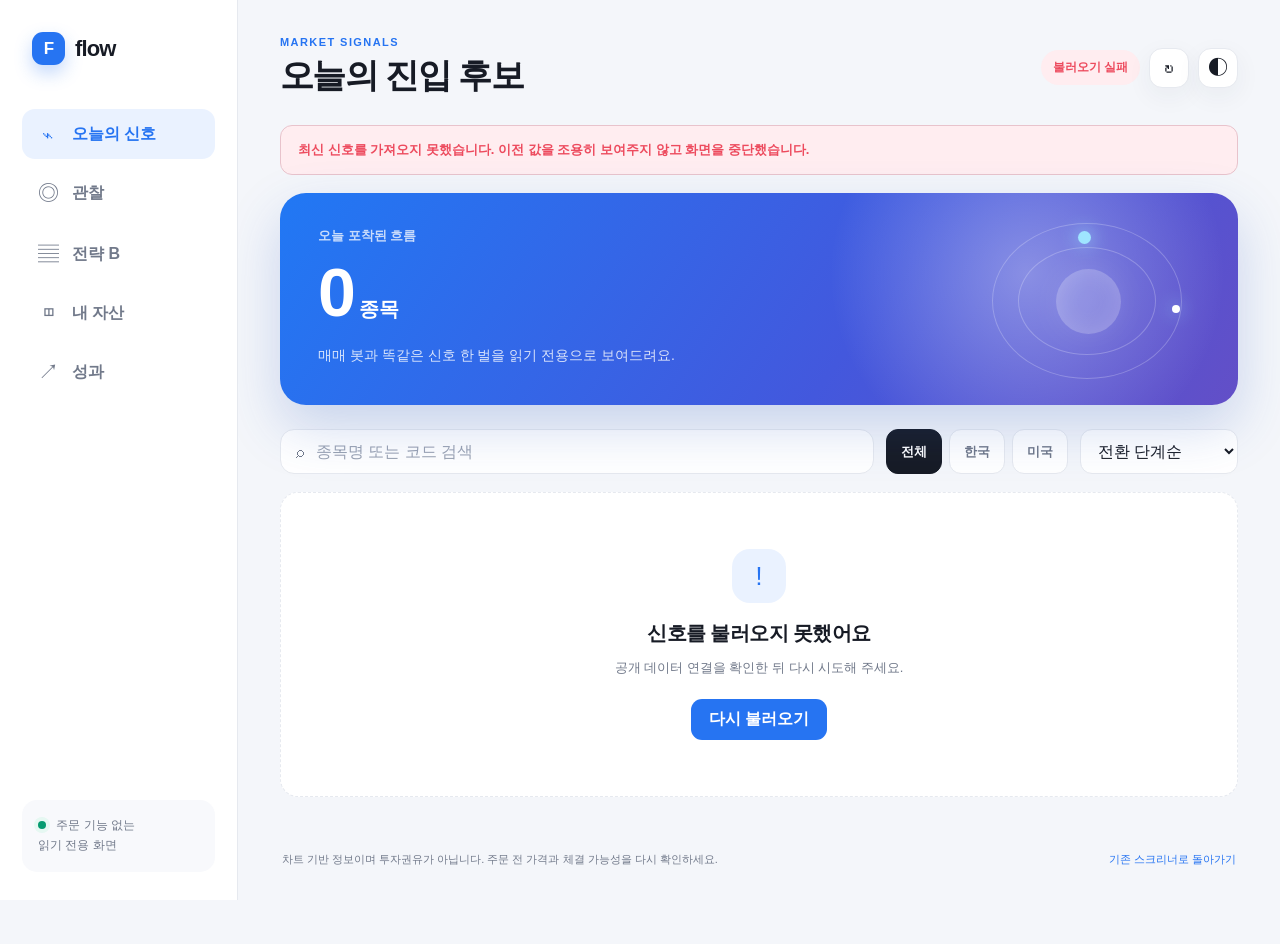
==== scanner/site_app/index.html @ 880b7fd6 "Merge pull request #71 from easyseop/codex/read-only-portfolio-dashboard Add read-only stock and por" ====
<!doctype html>
<html lang="ko">
<head>
  <meta charset="utf-8">
  <meta name="viewport" content="width=device-width, initial-scale=1, viewport-fit=cover">
  <meta name="description" content="한 벌의 매매 신호를 그대로 보여주는 읽기 전용 종목 스크리너">
  <meta name="theme-color" content="#f5f7fb">
  <meta property="og:title" content="Flow — 읽기 전용 종목 스크리너">
  <meta property="og:description" content="진입 후보, 관찰 종목, 전략 B와 모의투자 성과를 한눈에 확인하세요.">
  <meta property="og:image" content="https://easyseop.github.io/Stock-chart-analyze/app/og.png">
  <meta name="twitter:card" content="summary_large_image">
  <meta name="twitter:title" content="Flow — 읽기 전용 종목 스크리너">
  <meta name="twitter:description" content="진입 후보, 관찰 종목, 전략 B와 모의투자 성과를 한눈에 확인하세요.">
  <meta name="twitter:image" content="https://easyseop.github.io/Stock-chart-analyze/app/og.png">
  <title>Flow · 종목 스크리너</title>
  <link rel="stylesheet" href="app.css">
  <script src="app.js" defer></script>
</head>
<body>
  <div class="app-shell">
    <aside class="side-nav" aria-label="주요 메뉴">
      <a class="brand" href="#now" aria-label="Flow 홈">
        <span class="brand-mark">F</span>
        <span>flow</span>
      </a>
      <nav class="nav-stack">
        <button class="nav-item active" data-view="now" type="button">
          <span class="nav-icon">⌁</span><span>오늘의 신호</span>
        </button>
        <button class="nav-item" data-view="watch" type="button">
          <span class="nav-icon">◎</span><span>관찰</span>
        </button>
        <button class="nav-item" data-view="shelf" type="button">
          <span class="nav-icon">▤</span><span>전략 B</span>
        </button>
        <button class="nav-item" data-view="portfolio" type="button">
          <span class="nav-icon">◫</span><span>내 자산</span>
        </button>
        <button class="nav-item" data-view="performance" type="button">
          <span class="nav-icon">↗</span><span>성과</span>
        </button>
      </nav>
      <div class="side-note">
        <span class="readonly-dot"></span>
        주문 기능 없는<br>읽기 전용 화면
      </div>
    </aside>

    <main class="main">
      <header class="topbar">
        <div>
          <p class="eyebrow" id="page-eyebrow">MARKET SIGNALS</p>
          <h1 id="page-title">오늘의 진입 후보</h1>
        </div>
        <div class="top-actions">
          <span class="freshness neutral" id="freshness">데이터 확인 중</span>
          <button class="icon-button" id="refresh-button" type="button" aria-label="데이터 새로고침">↻</button>
          <button class="icon-button" id="theme-button" type="button" aria-label="화면 테마 변경">◐</button>
        </div>
      </header>

      <div class="alert hidden" id="data-alert" role="status"></div>

      <section class="hero" id="hero">
        <div class="hero-copy">
          <span class="hero-kicker" id="hero-kicker">오늘 포착된 흐름</span>
          <div class="hero-number-row">
            <strong id="hero-number">—</strong>
            <span id="hero-unit">종목</span>
          </div>
          <p id="hero-description">스크리너가 발행한 신호를 불러오고 있어요.</p>
        </div>
        <div class="hero-orbit" aria-hidden="true">
          <span class="orbit-ring ring-one"></span>
          <span class="orbit-ring ring-two"></span>
          <span class="orbit-dot dot-one"></span>
          <span class="orbit-dot dot-two"></span>
          <span class="orbit-core"></span>
        </div>
      </section>

      <section class="toolbar" id="signal-toolbar">
        <label class="search">
          <span aria-hidden="true">⌕</span>
          <span class="sr-only">종목 검색</span>
          <input id="search-input" type="search" placeholder="종목명 또는 코드 검색" autocomplete="off">
        </label>
        <div class="filter-row" aria-label="신호 필터">
          <button class="filter-chip active" data-market="all" type="button">전체</button>
          <button class="filter-chip" data-market="KRW" type="button">한국</button>
          <button class="filter-chip" data-market="USD" type="button">미국</button>
        </div>
        <label class="sort-select">
          <span class="sr-only">정렬 방법</span>
          <select id="sort-select">
            <option value="stage">전환 단계순</option>
            <option value="fresh">새 신호 우선</option>
            <option value="range">저점 근접순</option>
            <option value="name">이름순</option>
          </select>
        </label>
      </section>

      <section id="content" aria-live="polite">
        <div class="loading-grid" aria-label="데이터 로딩 중">
          <div class="skeleton"></div>
          <div class="skeleton"></div>
          <div class="skeleton"></div>
        </div>
      </section>

      <footer class="footer">
        <p id="disclaimer">차트 기반 정보이며 투자권유가 아닙니다. 주문 전 가격과 체결 가능성을 다시 확인하세요.</p>
        <a href="../index.html">기존 스크리너로 돌아가기</a>
      </footer>
    </main>
  </div>

  <nav class="bottom-nav" aria-label="모바일 주요 메뉴">
    <button class="bottom-item active" data-view="now" type="button"><span>⌁</span><small>신호</small></button>
    <button class="bottom-item" data-view="watch" type="button"><span>◎</span><small>관찰</small></button>
    <button class="bottom-item" data-view="shelf" type="button"><span>▤</span><small>전략 B</small></button>
    <button class="bottom-item" data-view="portfolio" type="button"><span>◫</span><small>내 자산</small></button>
    <button class="bottom-item" data-view="performance" type="button"><span>↗</span><small>성과</small></button>
  </nav>

  <dialog class="detail-dialog" id="detail-dialog">
    <div class="dialog-head">
      <div>
        <span class="detail-market" id="detail-market"></span>
        <h2 id="detail-title"></h2>
      </div>
      <button class="dialog-close" id="dialog-close" type="button" aria-label="상세 닫기">×</button>
    </div>
    <div id="detail-content"></div>
  </dialog>

  <noscript>
    <div class="noscript">이 사이트는 공개 JSON을 화면에 표시하기 위해 JavaScript가 필요합니다.</div>
  </noscript>
</body>
</html>
---- scanner/site_app/app.css ----
:root {
  color-scheme: light;
  --bg: #f4f6fa;
  --surface: #ffffff;
  --surface-2: #f8f9fc;
  --surface-3: #eef2f8;
  --ink: #171b25;
  --muted: #71798a;
  --muted-2: #9aa2b2;
  --line: #e6e9ef;
  --blue: #2674f2;
  --blue-2: #145dcc;
  --blue-soft: #eaf2ff;
  --mint: #22b999;
  --green: #069b70;
  --green-soft: #e6f8f2;
  --red: #ed4b5e;
  --red-soft: #ffedf0;
  --amber: #d98600;
  --amber-soft: #fff5dd;
  --violet: #7655e8;
  --shadow: 0 16px 46px rgba(32, 48, 78, 0.08);
  --shadow-soft: 0 8px 26px rgba(32, 48, 78, 0.055);
  --radius-lg: 26px;
  --radius-md: 18px;
  --radius-sm: 12px;
}

:root[data-theme="dark"] {
  color-scheme: dark;
  --bg: #0f131b;
  --surface: #181d27;
  --surface-2: #1d2430;
  --surface-3: #252d3b;
  --ink: #f5f7fb;
  --muted: #a0a9ba;
  --muted-2: #747e90;
  --line: #2a3241;
  --blue: #5c98ff;
  --blue-2: #80afff;
  --blue-soft: #192c4a;
  --green: #42d3a9;
  --green-soft: #17362f;
  --red: #ff7181;
  --red-soft: #402229;
  --amber: #f0b245;
  --amber-soft: #3f321d;
  --violet: #a690ff;
  --shadow: 0 20px 54px rgba(0, 0, 0, 0.3);
  --shadow-soft: 0 8px 28px rgba(0, 0, 0, 0.2);
}

* { box-sizing: border-box; }
html { scroll-behavior: smooth; }
body {
  margin: 0;
  min-width: 320px;
  background: var(--bg);
  color: var(--ink);
  font-family: -apple-system, BlinkMacSystemFont, "Segoe UI", "Noto Sans KR", sans-serif;
  -webkit-font-smoothing: antialiased;
}
button, input, select { font: inherit; }
button { color: inherit; }
button:focus-visible, input:focus-visible, select:focus-visible, a:focus-visible {
  outline: 3px solid color-mix(in srgb, var(--blue) 30%, transparent);
  outline-offset: 2px;
}
.sr-only {
  position: absolute;
  width: 1px;
  height: 1px;
  padding: 0;
  margin: -1px;
  overflow: hidden;
  clip: rect(0, 0, 0, 0);
  white-space: nowrap;
  border: 0;
}
.hidden { display: none !important; }

.app-shell {
  display: grid;
  grid-template-columns: 238px minmax(0, 1fr);
  min-height: 100vh;
}
.side-nav {
  position: sticky;
  top: 0;
  height: 100vh;
  padding: 32px 22px 28px;
  background: var(--surface);
  border-right: 1px solid var(--line);
  display: flex;
  flex-direction: column;
  z-index: 10;
}
.brand {
  display: inline-flex;
  align-items: center;
  gap: 10px;
  padding: 0 10px;
  color: var(--ink);
  text-decoration: none;
  font-size: 22px;
  font-weight: 800;
  letter-spacing: -0.04em;
}
.brand-mark {
  display: grid;
  place-items: center;
  width: 33px;
  height: 33px;
  border-radius: 11px;
  background: var(--blue);
  color: #fff;
  font-size: 17px;
  box-shadow: 0 8px 18px color-mix(in srgb, var(--blue) 28%, transparent);
}
.nav-stack {
  display: grid;
  gap: 7px;
  margin-top: 44px;
}
.nav-item {
  display: flex;
  align-items: center;
  gap: 12px;
  width: 100%;
  padding: 13px 14px;
  border: 0;
  border-radius: 13px;
  background: transparent;
  color: var(--muted);
  font-weight: 680;
  text-align: left;
  cursor: pointer;
  transition: background .18s ease, color .18s ease, transform .18s ease;
}
.nav-item:hover { background: var(--surface-2); color: var(--ink); transform: translateX(2px); }
.nav-item.active { background: var(--blue-soft); color: var(--blue); }
.nav-icon {
  display: grid;
  width: 24px;
  place-items: center;
  font-size: 21px;
  font-weight: 500;
}
.side-note {
  margin-top: auto;
  padding: 16px;
  border-radius: 15px;
  background: var(--surface-2);
  color: var(--muted);
  font-size: 12px;
  line-height: 1.65;
}
.readonly-dot {
  display: inline-block;
  width: 8px;
  height: 8px;
  margin-right: 7px;
  border-radius: 50%;
  background: var(--green);
  box-shadow: 0 0 0 4px var(--green-soft);
}

.main {
  width: min(1180px, 100%);
  margin: 0 auto;
  padding: 36px 42px 56px;
}
.topbar {
  display: flex;
  align-items: center;
  justify-content: space-between;
  gap: 20px;
  margin-bottom: 26px;
}
.eyebrow {
  margin: 0 0 5px;
  color: var(--blue);
  font-size: 11px;
  font-weight: 800;
  letter-spacing: .13em;
}
h1 {
  margin: 0;
  font-size: clamp(24px, 3vw, 34px);
  letter-spacing: -0.045em;
}
.top-actions { display: flex; align-items: center; gap: 9px; }
.icon-button {
  width: 40px;
  height: 40px;
  border: 1px solid var(--line);
  border-radius: 13px;
  background: var(--surface);
  font-size: 20px;
  cursor: pointer;
  box-shadow: var(--shadow-soft);
}
.icon-button:hover { border-color: color-mix(in srgb, var(--blue) 45%, var(--line)); }
.icon-button.spinning { animation: spin .65s linear infinite; }
@keyframes spin { to { transform: rotate(360deg); } }
.freshness {
  padding: 9px 12px;
  border-radius: 999px;
  font-size: 12px;
  font-weight: 750;
  white-space: nowrap;
}
.freshness.fresh { background: var(--green-soft); color: var(--green); }
.freshness.stale { background: var(--amber-soft); color: var(--amber); }
.freshness.error { background: var(--red-soft); color: var(--red); }
.freshness.neutral { background: var(--surface-3); color: var(--muted); }

.alert {
  margin-bottom: 18px;
  padding: 14px 17px;
  border: 1px solid color-mix(in srgb, var(--amber) 25%, var(--line));
  border-radius: var(--radius-sm);
  background: var(--amber-soft);
  color: var(--amber);
  font-size: 13px;
  font-weight: 650;
  line-height: 1.55;
}
.alert.error {
  background: var(--red-soft);
  color: var(--red);
  border-color: color-mix(in srgb, var(--red) 24%, var(--line));
}

.hero {
  position: relative;
  min-height: 212px;
  padding: 34px 38px;
  border-radius: var(--radius-lg);
  overflow: hidden;
  background:
    radial-gradient(circle at 78% 38%, rgba(255,255,255,.34), transparent 26%),
    linear-gradient(125deg, #2178f4, #4358dd 61%, #634fc7);
  color: #fff;
  box-shadow: 0 22px 54px rgba(45, 89, 190, .22);
}
.hero-copy { position: relative; z-index: 2; max-width: 570px; }
.hero-kicker {
  display: block;
  margin-bottom: 13px;
  font-size: 13px;
  font-weight: 720;
  color: rgba(255,255,255,.75);
}
.hero-number-row { display: flex; align-items: baseline; gap: 7px; }
.hero-number-row strong {
  font-size: clamp(44px, 7vw, 68px);
  line-height: 1;
  letter-spacing: -.06em;
}
.hero-number-row span { font-size: 20px; font-weight: 720; }
.hero p {
  margin: 18px 0 0;
  color: rgba(255,255,255,.82);
  font-size: 14px;
  line-height: 1.6;
}
.hero-orbit {
  position: absolute;
  right: 36px;
  top: 18px;
  width: 230px;
  height: 180px;
}
.orbit-ring, .orbit-dot, .orbit-core { position: absolute; border-radius: 50%; }
.orbit-ring { border: 1px solid rgba(255,255,255,.23); }
.ring-one { inset: 12px 20px; }
.ring-two { inset: 36px 46px; }
.orbit-core {
  width: 65px;
  height: 65px;
  left: 84px;
  top: 58px;
  background: rgba(255,255,255,.17);
  box-shadow: inset 0 0 24px rgba(255,255,255,.17), 0 0 32px rgba(255,255,255,.1);
}
.orbit-dot { width: 13px; height: 13px; background: #9fe5ff; box-shadow: 0 0 18px #9fe5ff; }
.dot-one { top: 20px; left: 106px; }
.dot-two { right: 22px; top: 94px; width: 8px; height: 8px; background: #fff; }

.toolbar {
  display: grid;
  grid-template-columns: minmax(220px, 1fr) auto auto;
  gap: 12px;
  margin: 24px 0 18px;
}
.search {
  display: flex;
  align-items: center;
  gap: 10px;
  min-height: 45px;
  padding: 0 15px;
  border: 1px solid var(--line);
  border-radius: 14px;
  background: var(--surface);
  color: var(--muted);
}
.search input {
  width: 100%;
  border: 0;
  outline: 0;
  background: transparent;
  color: var(--ink);
}
.search input::placeholder { color: var(--muted-2); }
.filter-row { display: flex; gap: 7px; }
.filter-chip {
  border: 1px solid var(--line);
  border-radius: 12px;
  background: var(--surface);
  color: var(--muted);
  padding: 0 14px;
  cursor: pointer;
  font-size: 13px;
  font-weight: 680;
}
.filter-chip.active { background: var(--ink); border-color: var(--ink); color: var(--surface); }
.sort-select select {
  height: 45px;
  padding: 0 34px 0 13px;
  border: 1px solid var(--line);
  border-radius: 12px;
  background: var(--surface);
  color: var(--ink);
}

.signal-grid, .portfolio-grid {
  display: grid;
  grid-template-columns: repeat(2, minmax(0, 1fr));
  gap: 14px;
}
.signal-card, .portfolio-card {
  position: relative;
  display: block;
  width: 100%;
  padding: 22px;
  border: 1px solid var(--line);
  border-radius: var(--radius-md);
  background: var(--surface);
  color: var(--ink);
  text-align: left;
  cursor: pointer;
  box-shadow: var(--shadow-soft);
  transition: transform .18s ease, box-shadow .18s ease, border-color .18s ease;
}
.signal-card:hover, .portfolio-card:hover {
  transform: translateY(-2px);
  border-color: color-mix(in srgb, var(--blue) 28%, var(--line));
  box-shadow: var(--shadow);
}
.card-head { display: flex; justify-content: space-between; gap: 12px; align-items: flex-start; }
.ticker { color: var(--muted); font-size: 12px; font-weight: 750; letter-spacing: .04em; }
.stock-name {
  display: block;
  margin-top: 5px;
  font-size: 18px;
  font-weight: 780;
  letter-spacing: -.025em;
}
.badge-row { display: flex; flex-wrap: wrap; justify-content: flex-end; gap: 5px; }
.badge {
  display: inline-flex;
  align-items: center;
  min-height: 25px;
  padding: 4px 8px;
  border-radius: 8px;
  background: var(--surface-3);
  color: var(--muted);
  font-size: 10px;
  font-weight: 780;
}
.badge.new { background: var(--red-soft); color: var(--red); }
.badge.tactic { background: var(--blue-soft); color: var(--blue); }
.badge.shelf { background: #f1edff; color: var(--violet); }
:root[data-theme="dark"] .badge.shelf { background: #2c2745; }
.price {
  display: block;
  margin-top: 21px;
  font-size: 25px;
  font-weight: 800;
  letter-spacing: -.035em;
}
.metric-row {
  display: grid;
  grid-template-columns: repeat(3, 1fr);
  gap: 8px;
  margin-top: 18px;
}
.metric {
  padding: 10px;
  border-radius: 11px;
  background: var(--surface-2);
}
.metric small { display: block; color: var(--muted); font-size: 10px; margin-bottom: 5px; }
.metric b { font-size: 12px; }
.metric.stop b { color: var(--red); }
.metric.target b { color: var(--green); }
.stage-line { display: flex; align-items: center; gap: 7px; margin-top: 17px; }
.stage-line small { min-width: 45px; color: var(--muted); font-size: 10px; }
.stage-track { display: flex; flex: 1; gap: 4px; }
.stage-track i { height: 5px; flex: 1; border-radius: 5px; background: var(--surface-3); }
.stage-track i.on { background: var(--blue); }

.empty-state, .error-state, .local-gate {
  padding: 56px 24px;
  border: 1px dashed var(--line);
  border-radius: var(--radius-md);
  background: var(--surface);
  text-align: center;
}
.state-icon {
  display: grid;
  place-items: center;
  width: 54px;
  height: 54px;
  margin: 0 auto 17px;
  border-radius: 18px;
  background: var(--blue-soft);
  color: var(--blue);
  font-size: 25px;
}
.empty-state h2, .error-state h2, .local-gate h2 { margin: 0; font-size: 20px; letter-spacing: -.03em; }
.empty-state p, .error-state p, .local-gate p {
  max-width: 520px;
  margin: 10px auto 0;
  color: var(--muted);
  font-size: 13px;
  line-height: 1.65;
}
.retry-button {
  margin-top: 20px;
  padding: 10px 18px;
  border: 0;
  border-radius: 11px;
  background: var(--blue);
  color: #fff;
  font-weight: 750;
  cursor: pointer;
}

.portfolio-summary {
  display: grid;
  grid-template-columns: repeat(2, minmax(0, 1fr));
  gap: 12px;
  margin-bottom: 18px;
}
.summary-card {
  padding: 21px;
  border: 1px solid var(--line);
  border-radius: var(--radius-md);
  background: var(--surface);
}
.summary-card small { color: var(--muted); }
.summary-card strong { display: block; margin-top: 7px; font-size: 25px; letter-spacing: -.035em; }
.summary-card .gain { margin-top: 7px; color: var(--green); font-size: 13px; font-weight: 720; }
.summary-card .loss { margin-top: 7px; color: var(--red); font-size: 13px; font-weight: 720; }
.portfolio-value { margin-top: 22px; display: flex; justify-content: space-between; align-items: flex-end; }
.portfolio-value strong { font-size: 23px; letter-spacing: -.03em; }
.portfolio-value span { font-size: 13px; font-weight: 730; }
.gain { color: var(--green); }
.loss { color: var(--red); }
.portfolio-meta { margin-top: 7px; color: var(--muted); font-size: 11px; }
.private-banner {
  display: flex;
  align-items: center;
  gap: 9px;
  margin-bottom: 16px;
  padding: 11px 14px;
  border-radius: 12px;
  background: var(--green-soft);
  color: var(--green);
  font-size: 12px;
  font-weight: 680;
}

.performance-grid {
  display: grid;
  grid-template-columns: repeat(3, minmax(0, 1fr));
  gap: 13px;
}
.performance-card {
  padding: 22px;
  border: 1px solid var(--line);
  border-radius: var(--radius-md);
  background: var(--surface);
  box-shadow: var(--shadow-soft);
}
.performance-card small { color: var(--muted); }
.performance-card strong {
  display: block;
  margin-top: 10px;
  font-size: 27px;
  letter-spacing: -.045em;
}
.performance-card p { margin: 9px 0 0; color: var(--muted); font-size: 11px; line-height: 1.5; }
.performance-wide { grid-column: span 3; }
.rule-list { display: grid; gap: 9px; margin-top: 16px; }
.rule-row {
  display: flex;
  justify-content: space-between;
  padding: 11px 0;
  border-bottom: 1px solid var(--line);
  font-size: 13px;
}
.rule-row:last-child { border-bottom: 0; }

.detail-dialog {
  width: min(700px, calc(100% - 28px));
  max-height: min(850px, calc(100dvh - 28px));
  padding: 0;
  border: 1px solid var(--line);
  border-radius: 24px;
  background: var(--surface);
  color: var(--ink);
  box-shadow: 0 28px 90px rgba(10, 20, 38, .3);
  overflow: auto;
}
.detail-dialog::backdrop { background: rgba(16, 22, 35, .56); backdrop-filter: blur(5px); }
.dialog-head {
  position: sticky;
  top: 0;
  z-index: 3;
  display: flex;
  align-items: flex-start;
  justify-content: space-between;
  padding: 24px 25px 18px;
  background: color-mix(in srgb, var(--surface) 92%, transparent);
  backdrop-filter: blur(14px);
  border-bottom: 1px solid var(--line);
}
.detail-market { color: var(--muted); font-size: 11px; font-weight: 750; }
.dialog-head h2 { margin: 4px 0 0; font-size: 23px; letter-spacing: -.035em; }
.dialog-close {
  width: 36px;
  height: 36px;
  border: 0;
  border-radius: 50%;
  background: var(--surface-3);
  cursor: pointer;
  font-size: 25px;
  line-height: 1;
}
#detail-content { padding: 24px 25px 30px; }
.detail-price { font-size: 34px; font-weight: 820; letter-spacing: -.045em; }
.detail-grid { display: grid; grid-template-columns: repeat(3, 1fr); gap: 9px; margin-top: 22px; }
.detail-box { padding: 14px; border-radius: 13px; background: var(--surface-2); }
.detail-box small { display: block; color: var(--muted); font-size: 10px; }
.detail-box strong { display: block; margin-top: 6px; font-size: 14px; }
.tactic-box {
  margin-top: 18px;
  padding: 17px;
  border-radius: 15px;
  background: var(--blue-soft);
}
.tactic-box strong { color: var(--blue); }
.tactic-box p { margin: 8px 0 0; color: var(--muted); font-size: 13px; line-height: 1.6; }
.range-box { margin-top: 20px; }
.range-labels { display: flex; justify-content: space-between; color: var(--muted); font-size: 10px; }
.range-track { position: relative; height: 8px; margin-top: 10px; border-radius: 8px; background: var(--surface-3); }
.range-fill { height: 100%; border-radius: inherit; background: linear-gradient(90deg, var(--blue), var(--violet)); }
.range-dot { position: absolute; top: 50%; width: 14px; height: 14px; border: 3px solid var(--surface); border-radius: 50%; background: var(--blue); transform: translate(-50%, -50%); box-shadow: 0 2px 7px rgba(0,0,0,.2); }
.shelf-box { margin-top: 18px; padding: 17px; border: 1px solid var(--line); border-radius: 15px; }
.shelf-box h3 { margin: 0 0 12px; font-size: 15px; }
.shelf-values { display: grid; grid-template-columns: repeat(4, 1fr); gap: 8px; }
.shelf-values div { padding: 9px; border-radius: 10px; background: var(--surface-2); }
.shelf-values small { display: block; color: var(--muted); font-size: 9px; }
.shelf-values b { display: block; margin-top: 4px; font-size: 11px; }
.chart-wrap {
  position: relative;
  margin-top: 20px;
  padding: 14px 12px 8px;
  border: 1px solid var(--line);
  border-radius: 16px;
  background: var(--surface-2);
}
.chart-head { display: flex; justify-content: space-between; align-items: center; margin: 0 3px 9px; }
.chart-head strong { font-size: 13px; }
.chart-head span { color: var(--muted); font-size: 10px; }
#price-chart { display: block; width: 100%; height: 260px; }
.chart-loading { display: grid; height: 260px; place-items: center; color: var(--muted); font-size: 12px; }

.loading-grid { display: grid; grid-template-columns: repeat(2, 1fr); gap: 14px; }
.skeleton {
  height: 245px;
  border-radius: var(--radius-md);
  background: linear-gradient(100deg, var(--surface-3) 25%, var(--surface) 42%, var(--surface-3) 60%);
  background-size: 300% 100%;
  animation: shimmer 1.4s infinite;
}
@keyframes shimmer { to { background-position-x: -150%; } }

.footer {
  display: flex;
  justify-content: space-between;
  gap: 24px;
  margin-top: 34px;
  padding: 20px 2px;
  color: var(--muted);
  font-size: 11px;
  line-height: 1.6;
}
.footer p { margin: 0; max-width: 720px; }
.footer a { color: var(--blue); text-decoration: none; white-space: nowrap; }
.bottom-nav { display: none; }
.noscript {
  position: fixed;
  inset: 20px;
  z-index: 99;
  padding: 20px;
  border-radius: 16px;
  background: var(--red-soft);
  color: var(--red);
}

@media (max-width: 900px) {
  .app-shell { grid-template-columns: 1fr; }
  .side-nav { display: none; }
  .main { padding: 26px 22px 98px; }
  .bottom-nav {
    position: fixed;
    z-index: 20;
    left: 12px;
    right: 12px;
    bottom: max(10px, env(safe-area-inset-bottom));
    display: grid;
    grid-template-columns: repeat(5, 1fr);
    padding: 8px 6px;
    border: 1px solid var(--line);
    border-radius: 19px;
    background: color-mix(in srgb, var(--surface) 92%, transparent);
    backdrop-filter: blur(18px);
    box-shadow: 0 18px 50px rgba(20, 33, 55, .2);
  }
  .bottom-item {
    display: grid;
    justify-items: center;
    gap: 2px;
    border: 0;
    background: transparent;
    color: var(--muted);
    cursor: pointer;
  }
  .bottom-item span { font-size: 19px; }
  .bottom-item small { font-size: 9px; font-weight: 700; }
  .bottom-item.active { color: var(--blue); }
}

@media (max-width: 700px) {
  .main { padding: 22px 15px 92px; }
  .topbar { align-items: flex-start; margin-bottom: 19px; }
  .top-actions { gap: 6px; }
  .freshness { position: absolute; top: 65px; right: 15px; padding: 7px 10px; }
  .icon-button { width: 37px; height: 37px; }
  .hero { min-height: 186px; padding: 28px 24px; border-radius: 22px; }
  .hero-orbit { right: -52px; opacity: .78; }
  .hero p { max-width: 74%; font-size: 12px; }
  .toolbar { grid-template-columns: 1fr auto; }
  .search { grid-column: span 2; }
  .filter-row { overflow-x: auto; }
  .filter-chip { min-height: 40px; }
  .sort-select select { height: 40px; max-width: 130px; }
  .signal-grid, .portfolio-grid, .loading-grid { grid-template-columns: 1fr; }
  .signal-card, .portfolio-card { padding: 19px; }
  .performance-grid { grid-template-columns: 1fr 1fr; }
  .performance-wide { grid-column: span 2; }
  .detail-grid { grid-template-columns: repeat(3, minmax(0, 1fr)); }
  .detail-box { padding: 11px 8px; }
  .detail-box strong { font-size: 12px; }
  .shelf-values { grid-template-columns: 1fr 1fr; }
  .footer { display: block; }
  .footer a { display: inline-block; margin-top: 12px; }
}

@media (max-width: 430px) {
  .performance-grid, .portfolio-summary { grid-template-columns: 1fr; }
  .performance-wide { grid-column: span 1; }
  .badge-row .badge:not(.new):not(.tactic) { display: none; }
  .metric-row { gap: 5px; }
  .metric { padding: 9px 7px; }
  #detail-content { padding: 20px 18px 26px; }
  .dialog-head { padding: 20px 18px 15px; }
}

@media (prefers-reduced-motion: reduce) {
  *, *::before, *::after { scroll-behavior: auto !important; animation-duration: .01ms !important; transition-duration: .01ms !important; }
}
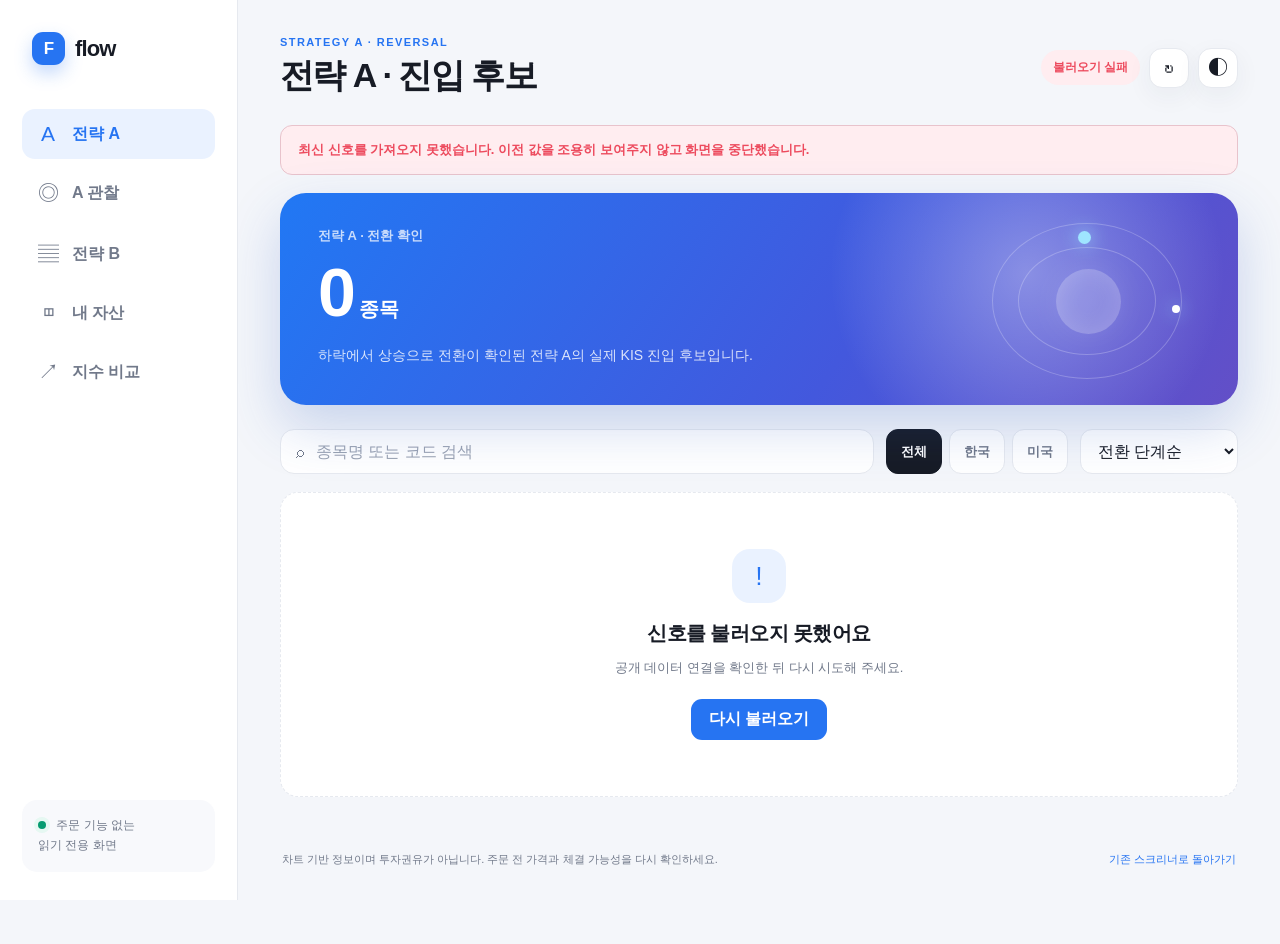
==== commit f16293b6: "KIS 준실시간 차트와 지수 비교 추가" ====
--- a/scanner/site_app/index.html
+++ b/scanner/site_app/index.html
@@ -3,15 +3,15 @@
 <head>
   <meta charset="utf-8">
   <meta name="viewport" content="width=device-width, initial-scale=1, viewport-fit=cover">
-  <meta name="description" content="한 벌의 매매 신호를 그대로 보여주는 읽기 전용 종목 스크리너">
+  <meta name="description" content="전략 A/B 신호와 KIS 보유종목·성과 차트를 보여주는 읽기 전용 대시보드">
   <meta name="theme-color" content="#f5f7fb">
   <meta property="og:title" content="Flow — 읽기 전용 종목 스크리너">
-  <meta property="og:description" content="진입 후보, 관찰 종목, 전략 B와 모의투자 성과를 한눈에 확인하세요.">
-  <meta property="og:image" content="https://easyseop.github.io/Stock-chart-analyze/app/og.png">
+  <meta property="og:description" content="전략 A/B 진입 후보와 시장 대비 성과를 한눈에 확인하세요.">
+  <meta property="og:image" content="https://easyseop.github.io/Stock-chart-analyze/app/og-v2.png">
   <meta name="twitter:card" content="summary_large_image">
   <meta name="twitter:title" content="Flow — 읽기 전용 종목 스크리너">
-  <meta name="twitter:description" content="진입 후보, 관찰 종목, 전략 B와 모의투자 성과를 한눈에 확인하세요.">
-  <meta name="twitter:image" content="https://easyseop.github.io/Stock-chart-analyze/app/og.png">
+  <meta name="twitter:description" content="전략 A/B 진입 후보와 시장 대비 성과를 한눈에 확인하세요.">
+  <meta name="twitter:image" content="https://easyseop.github.io/Stock-chart-analyze/app/og-v2.png">
   <title>Flow · 종목 스크리너</title>
   <link rel="stylesheet" href="app.css">
   <script src="app.js" defer></script>
@@ -25,10 +25,10 @@
       </a>
       <nav class="nav-stack">
         <button class="nav-item active" data-view="now" type="button">
-          <span class="nav-icon">⌁</span><span>오늘의 신호</span>
+          <span class="nav-icon">A</span><span>전략 A</span>
         </button>
         <button class="nav-item" data-view="watch" type="button">
-          <span class="nav-icon">◎</span><span>관찰</span>
+          <span class="nav-icon">◎</span><span>A 관찰</span>
         </button>
         <button class="nav-item" data-view="shelf" type="button">
           <span class="nav-icon">▤</span><span>전략 B</span>
@@ -37,7 +37,7 @@
           <span class="nav-icon">◫</span><span>내 자산</span>
         </button>
         <button class="nav-item" data-view="performance" type="button">
-          <span class="nav-icon">↗</span><span>성과</span>
+          <span class="nav-icon">↗</span><span>지수 비교</span>
         </button>
       </nav>
       <div class="side-note">
@@ -117,11 +117,11 @@
   </div>
 
   <nav class="bottom-nav" aria-label="모바일 주요 메뉴">
-    <button class="bottom-item active" data-view="now" type="button"><span>⌁</span><small>신호</small></button>
-    <button class="bottom-item" data-view="watch" type="button"><span>◎</span><small>관찰</small></button>
+    <button class="bottom-item active" data-view="now" type="button"><span>A</span><small>전략 A</small></button>
+    <button class="bottom-item" data-view="watch" type="button"><span>◎</span><small>A 관찰</small></button>
     <button class="bottom-item" data-view="shelf" type="button"><span>▤</span><small>전략 B</small></button>
     <button class="bottom-item" data-view="portfolio" type="button"><span>◫</span><small>내 자산</small></button>
-    <button class="bottom-item" data-view="performance" type="button"><span>↗</span><small>성과</small></button>
+    <button class="bottom-item" data-view="performance" type="button"><span>↗</span><small>지수</small></button>
   </nav>
 
   <dialog class="detail-dialog" id="detail-dialog">
--- a/scanner/site_app/app.css
+++ b/scanner/site_app/app.css
@@ -381,6 +381,7 @@
 }
 .badge.new { background: var(--red-soft); color: var(--red); }
 .badge.tactic { background: var(--blue-soft); color: var(--blue); }
+.badge.strategy-a { background: var(--blue-soft); color: var(--blue); }
 .badge.shelf { background: #f1edff; color: var(--violet); }
 :root[data-theme="dark"] .badge.shelf { background: #2c2745; }
 .price {
@@ -551,6 +552,7 @@
   line-height: 1;
 }
 #detail-content { padding: 24px 25px 30px; }
+.detail-price-row { display: flex; align-items: center; justify-content: space-between; gap: 12px; }
 .detail-price { font-size: 34px; font-weight: 820; letter-spacing: -.045em; }
 .detail-grid { display: grid; grid-template-columns: repeat(3, 1fr); gap: 9px; margin-top: 22px; }
 .detail-box { padding: 14px; border-radius: 13px; background: var(--surface-2); }
@@ -583,11 +585,71 @@
   border-radius: 16px;
   background: var(--surface-2);
 }
-.chart-head { display: flex; justify-content: space-between; align-items: center; margin: 0 3px 9px; }
+.chart-head { display: flex; justify-content: space-between; align-items: flex-start; gap: 12px; margin: 0 3px 12px; }
+.chart-head > div:first-child { display: grid; gap: 3px; }
 .chart-head strong { font-size: 13px; }
 .chart-head span { color: var(--muted); font-size: 10px; }
-#price-chart { display: block; width: 100%; height: 260px; }
-.chart-loading { display: grid; height: 260px; place-items: center; color: var(--muted); font-size: 12px; }
+.chart-mode-row, .chart-range-row { display: flex; flex-wrap: wrap; gap: 6px; }
+.chart-range-row { margin-bottom: 10px; }
+.chart-chip {
+  min-height: 32px;
+  padding: 6px 10px;
+  border: 1px solid var(--line);
+  border-radius: 10px;
+  background: var(--surface);
+  color: var(--muted);
+  font-size: 10px;
+  font-weight: 740;
+  cursor: pointer;
+}
+.chart-chip.active { border-color: var(--blue); background: var(--blue-soft); color: var(--blue); }
+#price-chart, #performance-chart { display: block; width: 100%; height: 320px; }
+#performance-chart { height: 340px; }
+.chart-loading { display: grid; height: 320px; place-items: center; color: var(--muted); font-size: 12px; }
+.chart-legend {
+  display: flex;
+  flex-wrap: wrap;
+  gap: 8px 13px;
+  margin: 10px 3px 2px;
+  color: var(--muted);
+  font-size: 10px;
+}
+.chart-legend span { display: inline-flex; align-items: center; gap: 5px; }
+.chart-legend i { width: 14px; height: 3px; border-radius: 3px; background: var(--muted); }
+.chart-legend .legend-blue { background: var(--blue); }
+.chart-legend .legend-green { background: var(--green); }
+.chart-legend .legend-red { background: var(--red); }
+.chart-legend .legend-amber { background: var(--amber); }
+.chart-legend .legend-violet { background: var(--violet); }
+.chart-legend .legend-muted { background: var(--muted); }
+
+.performance-controls {
+  display: flex;
+  justify-content: space-between;
+  align-items: flex-start;
+  gap: 12px;
+  margin-bottom: 15px;
+}
+.performance-controls .chart-range-row { margin-bottom: 0; }
+.performance-kis-grid { grid-template-columns: repeat(4, minmax(0, 1fr)); }
+.performance-chart-card {
+  margin-top: 14px;
+  padding: 20px;
+  border: 1px solid var(--line);
+  border-radius: var(--radius-md);
+  background: var(--surface);
+  box-shadow: var(--shadow-soft);
+}
+.live-pill {
+  display: inline-flex;
+  padding: 6px 9px;
+  border-radius: 999px;
+  background: var(--green-soft);
+  color: var(--green) !important;
+  font-weight: 740;
+  white-space: nowrap;
+}
+.chart-note { margin: 12px 3px 0; color: var(--muted); font-size: 10px; line-height: 1.55; }
 
 .loading-grid { display: grid; grid-template-columns: repeat(2, 1fr); gap: 14px; }
 .skeleton {
@@ -672,7 +734,9 @@
   .signal-grid, .portfolio-grid, .loading-grid { grid-template-columns: 1fr; }
   .signal-card, .portfolio-card { padding: 19px; }
   .performance-grid { grid-template-columns: 1fr 1fr; }
+  .performance-kis-grid { grid-template-columns: 1fr 1fr; }
   .performance-wide { grid-column: span 2; }
+  .performance-controls { display: grid; }
   .detail-grid { grid-template-columns: repeat(3, minmax(0, 1fr)); }
   .detail-box { padding: 11px 8px; }
   .detail-box strong { font-size: 12px; }
@@ -683,12 +747,16 @@
 
 @media (max-width: 430px) {
   .performance-grid, .portfolio-summary { grid-template-columns: 1fr; }
+  .performance-kis-grid { grid-template-columns: 1fr; }
   .performance-wide { grid-column: span 1; }
-  .badge-row .badge:not(.new):not(.tactic) { display: none; }
+  .badge-row .badge.tactic { display: none; }
   .metric-row { gap: 5px; }
   .metric { padding: 9px 7px; }
   #detail-content { padding: 20px 18px 26px; }
   .dialog-head { padding: 20px 18px 15px; }
+  .chart-head { display: grid; }
+  .performance-chart-card { padding: 15px 10px; }
+  #price-chart, #performance-chart { height: 300px; }
 }
 
 @media (prefers-reduced-motion: reduce) {
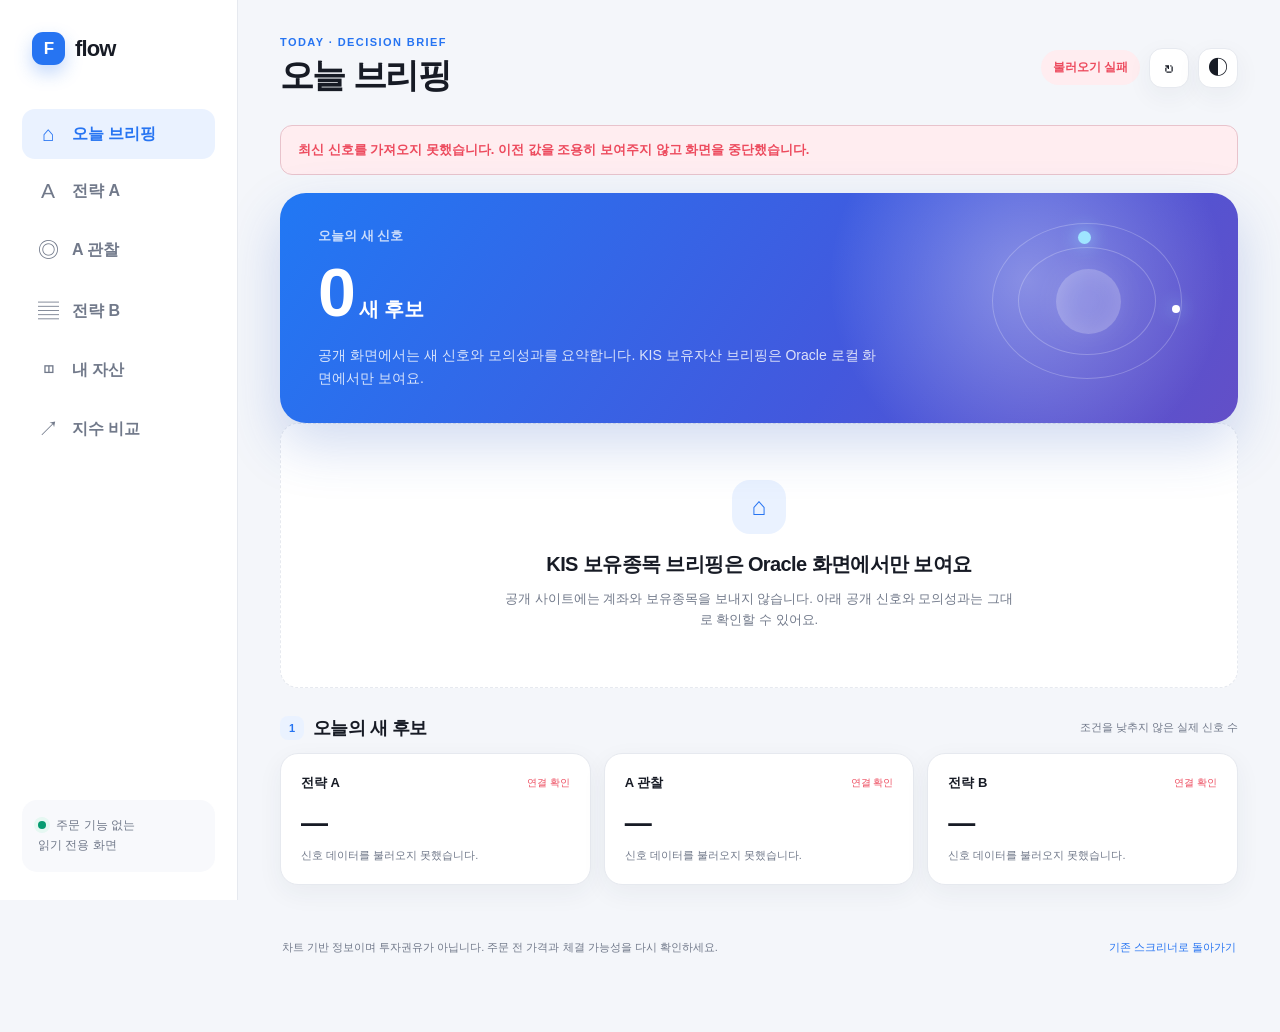
==== commit aa052182: "웹 브리핑과 안전 검토 보강" ====
--- a/scanner/site_app/index.html
+++ b/scanner/site_app/index.html
@@ -14,17 +14,21 @@
   <meta name="twitter:image" content="https://easyseop.github.io/Stock-chart-analyze/app/og-v2.png">
   <title>Flow · 종목 스크리너</title>
   <link rel="stylesheet" href="app.css">
+  <script src="portfolio_math.js" defer></script>
   <script src="app.js" defer></script>
 </head>
 <body>
   <div class="app-shell">
     <aside class="side-nav" aria-label="주요 메뉴">
-      <a class="brand" href="#now" aria-label="Flow 홈">
+      <a class="brand" href="#briefing" aria-label="Flow 홈">
         <span class="brand-mark">F</span>
         <span>flow</span>
       </a>
       <nav class="nav-stack">
-        <button class="nav-item active" data-view="now" type="button">
+        <button class="nav-item active" data-view="briefing" type="button">
+          <span class="nav-icon">⌂</span><span>오늘 브리핑</span>
+        </button>
+        <button class="nav-item" data-view="now" type="button">
           <span class="nav-icon">A</span><span>전략 A</span>
         </button>
         <button class="nav-item" data-view="watch" type="button">
@@ -49,8 +53,8 @@
     <main class="main">
       <header class="topbar">
         <div>
-          <p class="eyebrow" id="page-eyebrow">MARKET SIGNALS</p>
-          <h1 id="page-title">오늘의 진입 후보</h1>
+          <p class="eyebrow" id="page-eyebrow">TODAY · DECISION BRIEF</p>
+          <h1 id="page-title">오늘 브리핑</h1>
         </div>
         <div class="top-actions">
           <span class="freshness neutral" id="freshness">데이터 확인 중</span>
@@ -117,7 +121,8 @@
   </div>
 
   <nav class="bottom-nav" aria-label="모바일 주요 메뉴">
-    <button class="bottom-item active" data-view="now" type="button"><span>A</span><small>전략 A</small></button>
+    <button class="bottom-item active" data-view="briefing" type="button"><span>⌂</span><small>오늘</small></button>
+    <button class="bottom-item" data-view="now" type="button"><span>A</span><small>전략 A</small></button>
     <button class="bottom-item" data-view="watch" type="button"><span>◎</span><small>A 관찰</small></button>
     <button class="bottom-item" data-view="shelf" type="button"><span>▤</span><small>전략 B</small></button>
     <button class="bottom-item" data-view="portfolio" type="button"><span>◫</span><small>내 자산</small></button>
--- a/scanner/site_app/app.css
+++ b/scanner/site_app/app.css
@@ -471,6 +471,66 @@
 .gain { color: var(--green); }
 .loss { color: var(--red); }
 .portfolio-meta { margin-top: 7px; color: var(--muted); font-size: 11px; }
+.plan-distance {
+  display: flex;
+  justify-content: space-between;
+  gap: 10px;
+  margin-top: 16px;
+  color: var(--muted);
+  font-size: 10px;
+  font-weight: 700;
+}
+.plan-missing {
+  display: inline-flex;
+  margin-top: 15px;
+  padding: 6px 8px;
+  border-radius: 8px;
+  background: var(--red-soft);
+  color: var(--red);
+  font-size: 10px;
+  font-weight: 780;
+}
+.plan-track {
+  display: block;
+  margin-top: 8px;
+}
+.plan-track progress {
+  display: block;
+  width: 100%;
+  height: 6px;
+  overflow: hidden;
+  border: 0;
+  border-radius: 8px;
+  appearance: none;
+  background: var(--surface-3);
+}
+.plan-track progress::-webkit-progress-bar { background: var(--surface-3); border-radius: 8px; }
+.plan-track progress::-webkit-progress-value {
+  border-radius: 8px;
+  background: linear-gradient(90deg, var(--red), var(--blue), var(--green));
+}
+.plan-track progress::-moz-progress-bar {
+  display: block;
+  border-radius: 8px;
+  background: linear-gradient(90deg, var(--red), var(--blue), var(--green));
+}
+.position-plan-box {
+  margin-top: 18px;
+  padding: 15px;
+  border: 1px solid var(--line);
+  border-radius: 14px;
+  background: var(--surface-2);
+}
+.position-plan-box.danger {
+  border-color: color-mix(in srgb, var(--red) 34%, var(--line));
+  background: var(--red-soft);
+}
+.position-plan-box > div small {
+  display: block;
+  color: var(--muted);
+  font-size: 10px;
+}
+.position-plan-box > div strong { display: block; margin-top: 5px; font-size: 13px; }
 .private-banner {
   display: flex;
   align-items: center;
@@ -483,6 +543,140 @@
   font-size: 12px;
   font-weight: 680;
 }
+
+.brief-section + .brief-section { margin-top: 30px; }
+.section-head {
+  display: flex;
+  align-items: center;
+  justify-content: space-between;
+  gap: 16px;
+  margin-bottom: 13px;
+}
+.section-head > div { display: flex; align-items: center; gap: 9px; }
+.section-head > div > span {
+  display: grid;
+  place-items: center;
+  width: 24px;
+  height: 24px;
+  border-radius: 8px;
+  background: var(--blue-soft);
+  color: var(--blue);
+  font-size: 11px;
+  font-weight: 800;
+}
+.section-head h2 { margin: 0; font-size: 18px; letter-spacing: -.03em; }
+.section-head p { margin: 0; color: var(--muted); font-size: 11px; }
+.section-head button {
+  border: 0;
+  background: transparent;
+  color: var(--blue);
+  font-size: 11px;
+  font-weight: 750;
+  cursor: pointer;
+}
+.brief-grid { display: grid; gap: 13px; }
+.strategy-brief-grid { grid-template-columns: repeat(3, minmax(0, 1fr)); }
+.market-brief-grid { grid-template-columns: repeat(2, minmax(0, 1fr)); }
+.signal-brief-grid { grid-template-columns: repeat(3, minmax(0, 1fr)); }
+.brief-card {
+  min-width: 0;
+  padding: 20px;
+  border: 1px solid var(--line);
+  border-radius: var(--radius-md);
+  background: var(--surface);
+  color: var(--ink);
+  text-align: left;
+  box-shadow: var(--shadow-soft);
+}
+button.brief-card {
+  cursor: pointer;
+  transition: transform .18s ease, border-color .18s ease, box-shadow .18s ease;
+}
+button.brief-card:hover {
+  transform: translateY(-2px);
+  border-color: color-mix(in srgb, var(--blue) 28%, var(--line));
+  box-shadow: var(--shadow);
+}
+.brief-card-top {
+  display: flex;
+  justify-content: space-between;
+  align-items: center;
+  gap: 8px;
+  color: var(--muted);
+  font-size: 10px;
+}
+.brief-card-top b { color: var(--ink); font-size: 13px; }
+.brief-card > strong {
+  display: block;
+  margin-top: 16px;
+  font-size: 27px;
+  letter-spacing: -.045em;
+}
+.brief-card > p { margin: 8px 0 0; color: var(--muted); font-size: 11px; line-height: 1.55; }
+.strategy-rate-row { display: flex; flex-wrap: wrap; gap: 8px; margin-top: 13px; font-size: 10px; font-weight: 720; }
+.concentration-row {
+  display: flex;
+  justify-content: space-between;
+  gap: 10px;
+  margin-top: 14px;
+  color: var(--muted);
+  font-size: 11px;
+}
+.concentration-row strong { color: var(--ink); }
+.concentration-row strong.warning { color: var(--amber); }
+.attention-list { display: grid; gap: 9px; }
+.attention-card {
+  display: grid;
+  grid-template-columns: auto minmax(0, 1fr) auto;
+  align-items: center;
+  gap: 13px;
+  width: 100%;
+  padding: 15px 17px;
+  border: 1px solid var(--line);
+  border-radius: 15px;
+  background: var(--surface);
+  color: var(--ink);
+  text-align: left;
+  cursor: pointer;
+}
+.attention-card.danger { border-color: color-mix(in srgb, var(--red) 35%, var(--line)); background: var(--red-soft); }
+.attention-card.warning { border-color: color-mix(in srgb, var(--amber) 35%, var(--line)); background: var(--amber-soft); }
+.attention-card.success { border-color: color-mix(in srgb, var(--green) 32%, var(--line)); background: var(--green-soft); }
+.attention-icon {
+  display: grid;
+  place-items: center;
+  width: 34px;
+  height: 34px;
+  border-radius: 11px;
+  background: color-mix(in srgb, var(--surface) 70%, transparent);
+  font-weight: 850;
+}
+.attention-card small { display: block; color: var(--muted); font-size: 10px; }
+.attention-card strong { display: block; margin-top: 2px; font-size: 14px; }
+.attention-card p { margin: 3px 0 0; color: var(--muted); font-size: 11px; }
+.attention-price { font-size: 13px; font-weight: 780; white-space: nowrap; }
+.calm-card {
+  display: flex;
+  align-items: center;
+  gap: 14px;
+  padding: 19px;
+  border: 1px solid color-mix(in srgb, var(--green) 25%, var(--line));
+  border-radius: var(--radius-md);
+  background: var(--green-soft);
+}
+.calm-card > span {
+  display: grid;
+  place-items: center;
+  width: 38px;
+  height: 38px;
+  border-radius: 12px;
+  background: var(--surface);
+  color: var(--green);
+  font-weight: 850;
+}
+.calm-card strong { font-size: 13px; }
+.calm-card p { margin: 4px 0 0; color: var(--muted); font-size: 11px; line-height: 1.5; }
+.briefing-gate { margin-bottom: 28px; }
 
 .performance-grid {
   display: grid;
@@ -640,6 +834,21 @@
   background: var(--surface);
   box-shadow: var(--shadow-soft);
 }
+.insight-grid {
+  display: grid;
+  grid-template-columns: repeat(3, minmax(0, 1fr));
+  gap: 10px;
+  margin-top: 13px;
+}
+.insight-card {
+  padding: 16px;
+  border: 1px solid var(--line);
+  border-radius: 14px;
+  background: var(--surface-2);
+}
+.insight-card small { color: var(--blue); font-size: 9px; font-weight: 800; }
+.insight-card strong { display: block; margin-top: 6px; font-size: 14px; }
+.insight-card p { margin: 5px 0 0; color: var(--muted); font-size: 10px; line-height: 1.5; }
 .live-pill {
   display: inline-flex;
   padding: 6px 9px;
@@ -695,7 +904,7 @@
     right: 12px;
     bottom: max(10px, env(safe-area-inset-bottom));
     display: grid;
-    grid-template-columns: repeat(5, 1fr);
+    grid-template-columns: repeat(6, 1fr);
     padding: 8px 6px;
     border: 1px solid var(--line);
     border-radius: 19px;
@@ -706,6 +915,7 @@
   .bottom-item {
     display: grid;
     justify-items: center;
+    min-width: 0;
     gap: 2px;
     border: 0;
     background: transparent;
@@ -713,7 +923,14 @@
     cursor: pointer;
   }
   .bottom-item span { font-size: 19px; }
-  .bottom-item small { font-size: 9px; font-weight: 700; }
+  .bottom-item small {
+    max-width: 100%;
+    overflow: hidden;
+    font-size: 9px;
+    font-weight: 700;
+    text-overflow: ellipsis;
+    white-space: nowrap;
+  }
   .bottom-item.active { color: var(--blue); }
 }
 
@@ -735,6 +952,7 @@
   .signal-card, .portfolio-card { padding: 19px; }
   .performance-grid { grid-template-columns: 1fr 1fr; }
   .performance-kis-grid { grid-template-columns: 1fr 1fr; }
+  .strategy-brief-grid, .signal-brief-grid { grid-template-columns: 1fr 1fr; }
   .performance-wide { grid-column: span 2; }
   .performance-controls { display: grid; }
   .detail-grid { grid-template-columns: repeat(3, minmax(0, 1fr)); }
@@ -748,7 +966,12 @@
 @media (max-width: 430px) {
   .performance-grid, .portfolio-summary { grid-template-columns: 1fr; }
   .performance-kis-grid { grid-template-columns: 1fr; }
+  .strategy-brief-grid, .market-brief-grid, .signal-brief-grid, .insight-grid { grid-template-columns: 1fr; }
   .performance-wide { grid-column: span 1; }
+  .section-head { align-items: flex-start; }
+  .section-head > p { display: none; }
+  .attention-card { grid-template-columns: auto minmax(0, 1fr); }
+  .attention-price { grid-column: 2; }
   .badge-row .badge.tactic { display: none; }
   .metric-row { gap: 5px; }
   .metric { padding: 9px 7px; }
@@ -759,6 +982,11 @@
   #price-chart, #performance-chart { height: 300px; }
 }
 
+@media (max-width: 360px) {
+  .bottom-nav { left: 6px; right: 6px; padding-inline: 3px; }
+  .bottom-item small { font-size: 8px; }
+}
+
 @media (prefers-reduced-motion: reduce) {
   *, *::before, *::after { scroll-behavior: auto !important; animation-duration: .01ms !important; transition-duration: .01ms !important; }
 }
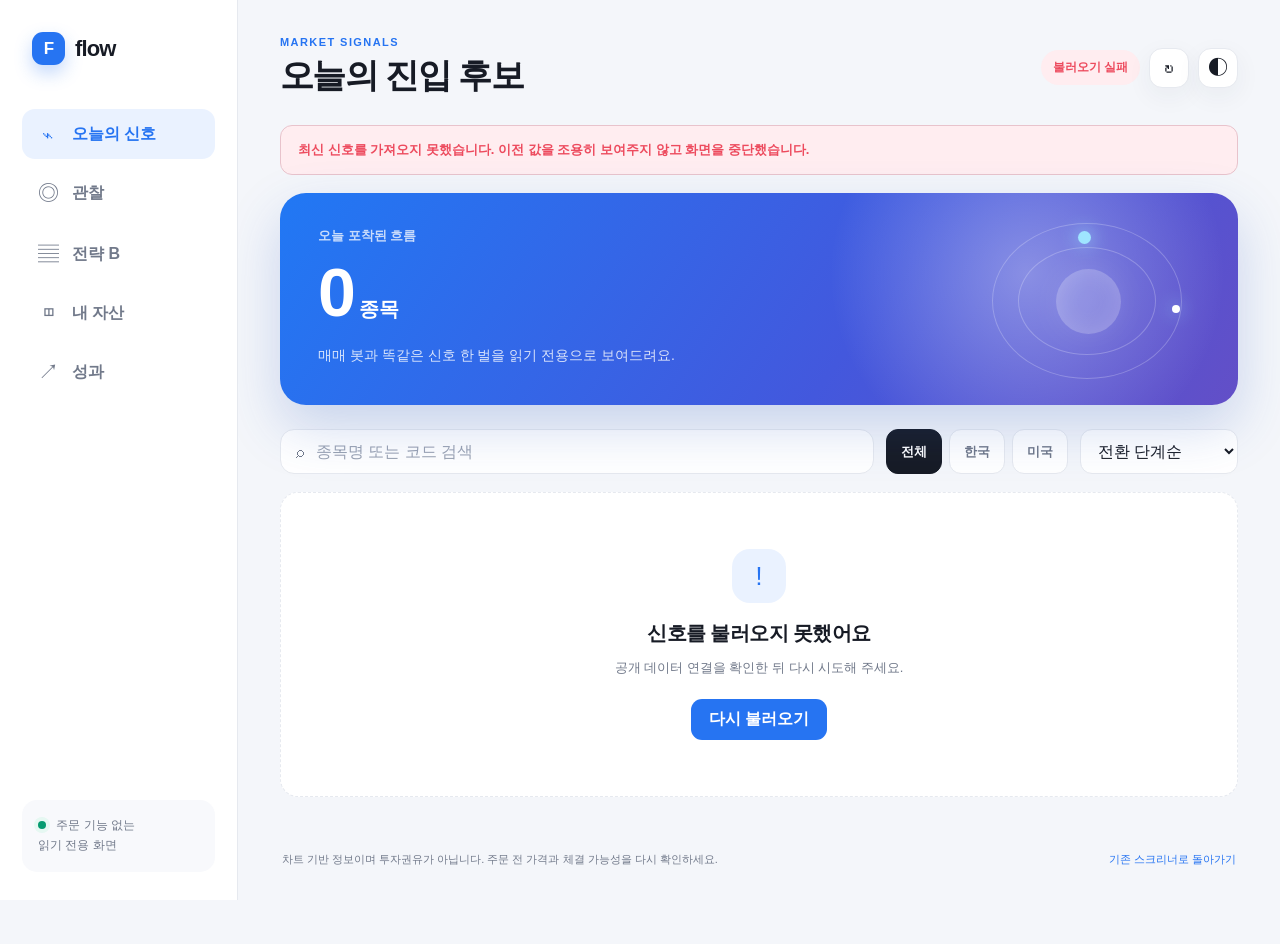
==== commit f3610c3e: "Add read-only stock dashboard" ====
--- a/scanner/site_app/index.html
+++ b/scanner/site_app/index.html
@@ -3,36 +3,32 @@
 <head>
   <meta charset="utf-8">
   <meta name="viewport" content="width=device-width, initial-scale=1, viewport-fit=cover">
-  <meta name="description" content="전략 A/B 신호와 KIS 보유종목·성과 차트를 보여주는 읽기 전용 대시보드">
+  <meta name="description" content="한 벌의 매매 신호를 그대로 보여주는 읽기 전용 종목 스크리너">
   <meta name="theme-color" content="#f5f7fb">
   <meta property="og:title" content="Flow — 읽기 전용 종목 스크리너">
-  <meta property="og:description" content="전략 A/B 진입 후보와 시장 대비 성과를 한눈에 확인하세요.">
-  <meta property="og:image" content="https://easyseop.github.io/Stock-chart-analyze/app/og-v2.png">
+  <meta property="og:description" content="진입 후보, 관찰 종목, 전략 B와 모의투자 성과를 한눈에 확인하세요.">
+  <meta property="og:image" content="https://easyseop.github.io/Stock-chart-analyze/app/og.png">
   <meta name="twitter:card" content="summary_large_image">
   <meta name="twitter:title" content="Flow — 읽기 전용 종목 스크리너">
-  <meta name="twitter:description" content="전략 A/B 진입 후보와 시장 대비 성과를 한눈에 확인하세요.">
-  <meta name="twitter:image" content="https://easyseop.github.io/Stock-chart-analyze/app/og-v2.png">
+  <meta name="twitter:description" content="진입 후보, 관찰 종목, 전략 B와 모의투자 성과를 한눈에 확인하세요.">
+  <meta name="twitter:image" content="https://easyseop.github.io/Stock-chart-analyze/app/og.png">
   <title>Flow · 종목 스크리너</title>
   <link rel="stylesheet" href="app.css">
-  <script src="portfolio_math.js" defer></script>
   <script src="app.js" defer></script>
 </head>
 <body>
   <div class="app-shell">
     <aside class="side-nav" aria-label="주요 메뉴">
-      <a class="brand" href="#briefing" aria-label="Flow 홈">
+      <a class="brand" href="#now" aria-label="Flow 홈">
         <span class="brand-mark">F</span>
         <span>flow</span>
       </a>
       <nav class="nav-stack">
-        <button class="nav-item active" data-view="briefing" type="button">
-          <span class="nav-icon">⌂</span><span>오늘 브리핑</span>
-        </button>
-        <button class="nav-item" data-view="now" type="button">
-          <span class="nav-icon">A</span><span>전략 A</span>
+        <button class="nav-item active" data-view="now" type="button">
+          <span class="nav-icon">⌁</span><span>오늘의 신호</span>
         </button>
         <button class="nav-item" data-view="watch" type="button">
-          <span class="nav-icon">◎</span><span>A 관찰</span>
+          <span class="nav-icon">◎</span><span>관찰</span>
         </button>
         <button class="nav-item" data-view="shelf" type="button">
           <span class="nav-icon">▤</span><span>전략 B</span>
@@ -41,7 +37,7 @@
           <span class="nav-icon">◫</span><span>내 자산</span>
         </button>
         <button class="nav-item" data-view="performance" type="button">
-          <span class="nav-icon">↗</span><span>지수 비교</span>
+          <span class="nav-icon">↗</span><span>성과</span>
         </button>
       </nav>
       <div class="side-note">
@@ -53,8 +49,8 @@
     <main class="main">
       <header class="topbar">
         <div>
-          <p class="eyebrow" id="page-eyebrow">TODAY · DECISION BRIEF</p>
-          <h1 id="page-title">오늘 브리핑</h1>
+          <p class="eyebrow" id="page-eyebrow">MARKET SIGNALS</p>
+          <h1 id="page-title">오늘의 진입 후보</h1>
         </div>
         <div class="top-actions">
           <span class="freshness neutral" id="freshness">데이터 확인 중</span>
@@ -121,12 +117,11 @@
   </div>
 
   <nav class="bottom-nav" aria-label="모바일 주요 메뉴">
-    <button class="bottom-item active" data-view="briefing" type="button"><span>⌂</span><small>오늘</small></button>
-    <button class="bottom-item" data-view="now" type="button"><span>A</span><small>전략 A</small></button>
-    <button class="bottom-item" data-view="watch" type="button"><span>◎</span><small>A 관찰</small></button>
+    <button class="bottom-item active" data-view="now" type="button"><span>⌁</span><small>신호</small></button>
+    <button class="bottom-item" data-view="watch" type="button"><span>◎</span><small>관찰</small></button>
     <button class="bottom-item" data-view="shelf" type="button"><span>▤</span><small>전략 B</small></button>
     <button class="bottom-item" data-view="portfolio" type="button"><span>◫</span><small>내 자산</small></button>
-    <button class="bottom-item" data-view="performance" type="button"><span>↗</span><small>지수</small></button>
+    <button class="bottom-item" data-view="performance" type="button"><span>↗</span><small>성과</small></button>
   </nav>
 
   <dialog class="detail-dialog" id="detail-dialog">
--- a/scanner/site_app/app.css
+++ b/scanner/site_app/app.css
@@ -381,7 +381,6 @@
 }
 .badge.new { background: var(--red-soft); color: var(--red); }
 .badge.tactic { background: var(--blue-soft); color: var(--blue); }
-.badge.strategy-a { background: var(--blue-soft); color: var(--blue); }
 .badge.shelf { background: #f1edff; color: var(--violet); }
 :root[data-theme="dark"] .badge.shelf { background: #2c2745; }
 .price {
@@ -471,66 +470,6 @@
 .gain { color: var(--green); }
 .loss { color: var(--red); }
 .portfolio-meta { margin-top: 7px; color: var(--muted); font-size: 11px; }
-.plan-distance {
-  display: flex;
-  justify-content: space-between;
-  gap: 10px;
-  margin-top: 16px;
-  color: var(--muted);
-  font-size: 10px;
-  font-weight: 700;
-}
-.plan-missing {
-  display: inline-flex;
-  margin-top: 15px;
-  padding: 6px 8px;
-  border-radius: 8px;
-  background: var(--red-soft);
-  color: var(--red);
-  font-size: 10px;
-  font-weight: 780;
-}
-.plan-track {
-  display: block;
-  margin-top: 8px;
-}
-.plan-track progress {
-  display: block;
-  width: 100%;
-  height: 6px;
-  overflow: hidden;
-  border: 0;
-  border-radius: 8px;
-  appearance: none;
-  background: var(--surface-3);
-}
-.plan-track progress::-webkit-progress-bar { background: var(--surface-3); border-radius: 8px; }
-.plan-track progress::-webkit-progress-value {
-  border-radius: 8px;
-  background: linear-gradient(90deg, var(--red), var(--blue), var(--green));
-}
-.plan-track progress::-moz-progress-bar {
-  display: block;
-  border-radius: 8px;
-  background: linear-gradient(90deg, var(--red), var(--blue), var(--green));
-}
-.position-plan-box {
-  margin-top: 18px;
-  padding: 15px;
-  border: 1px solid var(--line);
-  border-radius: 14px;
-  background: var(--surface-2);
-}
-.position-plan-box.danger {
-  border-color: color-mix(in srgb, var(--red) 34%, var(--line));
-  background: var(--red-soft);
-}
-.position-plan-box > div small {
-  display: block;
-  color: var(--muted);
-  font-size: 10px;
-}
-.position-plan-box > div strong { display: block; margin-top: 5px; font-size: 13px; }
 .private-banner {
   display: flex;
   align-items: center;
@@ -543,140 +482,6 @@
   font-size: 12px;
   font-weight: 680;
 }
-
-.brief-section + .brief-section { margin-top: 30px; }
-.section-head {
-  display: flex;
-  align-items: center;
-  justify-content: space-between;
-  gap: 16px;
-  margin-bottom: 13px;
-}
-.section-head > div { display: flex; align-items: center; gap: 9px; }
-.section-head > div > span {
-  display: grid;
-  place-items: center;
-  width: 24px;
-  height: 24px;
-  border-radius: 8px;
-  background: var(--blue-soft);
-  color: var(--blue);
-  font-size: 11px;
-  font-weight: 800;
-}
-.section-head h2 { margin: 0; font-size: 18px; letter-spacing: -.03em; }
-.section-head p { margin: 0; color: var(--muted); font-size: 11px; }
-.section-head button {
-  border: 0;
-  background: transparent;
-  color: var(--blue);
-  font-size: 11px;
-  font-weight: 750;
-  cursor: pointer;
-}
-.brief-grid { display: grid; gap: 13px; }
-.strategy-brief-grid { grid-template-columns: repeat(3, minmax(0, 1fr)); }
-.market-brief-grid { grid-template-columns: repeat(2, minmax(0, 1fr)); }
-.signal-brief-grid { grid-template-columns: repeat(3, minmax(0, 1fr)); }
-.brief-card {
-  min-width: 0;
-  padding: 20px;
-  border: 1px solid var(--line);
-  border-radius: var(--radius-md);
-  background: var(--surface);
-  color: var(--ink);
-  text-align: left;
-  box-shadow: var(--shadow-soft);
-}
-button.brief-card {
-  cursor: pointer;
-  transition: transform .18s ease, border-color .18s ease, box-shadow .18s ease;
-}
-button.brief-card:hover {
-  transform: translateY(-2px);
-  border-color: color-mix(in srgb, var(--blue) 28%, var(--line));
-  box-shadow: var(--shadow);
-}
-.brief-card-top {
-  display: flex;
-  justify-content: space-between;
-  align-items: center;
-  gap: 8px;
-  color: var(--muted);
-  font-size: 10px;
-}
-.brief-card-top b { color: var(--ink); font-size: 13px; }
-.brief-card > strong {
-  display: block;
-  margin-top: 16px;
-  font-size: 27px;
-  letter-spacing: -.045em;
-}
-.brief-card > p { margin: 8px 0 0; color: var(--muted); font-size: 11px; line-height: 1.55; }
-.strategy-rate-row { display: flex; flex-wrap: wrap; gap: 8px; margin-top: 13px; font-size: 10px; font-weight: 720; }
-.concentration-row {
-  display: flex;
-  justify-content: space-between;
-  gap: 10px;
-  margin-top: 14px;
-  color: var(--muted);
-  font-size: 11px;
-}
-.concentration-row strong { color: var(--ink); }
-.concentration-row strong.warning { color: var(--amber); }
-.attention-list { display: grid; gap: 9px; }
-.attention-card {
-  display: grid;
-  grid-template-columns: auto minmax(0, 1fr) auto;
-  align-items: center;
-  gap: 13px;
-  width: 100%;
-  padding: 15px 17px;
-  border: 1px solid var(--line);
-  border-radius: 15px;
-  background: var(--surface);
-  color: var(--ink);
-  text-align: left;
-  cursor: pointer;
-}
-.attention-card.danger { border-color: color-mix(in srgb, var(--red) 35%, var(--line)); background: var(--red-soft); }
-.attention-card.warning { border-color: color-mix(in srgb, var(--amber) 35%, var(--line)); background: var(--amber-soft); }
-.attention-card.success { border-color: color-mix(in srgb, var(--green) 32%, var(--line)); background: var(--green-soft); }
-.attention-icon {
-  display: grid;
-  place-items: center;
-  width: 34px;
-  height: 34px;
-  border-radius: 11px;
-  background: color-mix(in srgb, var(--surface) 70%, transparent);
-  font-weight: 850;
-}
-.attention-card small { display: block; color: var(--muted); font-size: 10px; }
-.attention-card strong { display: block; margin-top: 2px; font-size: 14px; }
-.attention-card p { margin: 3px 0 0; color: var(--muted); font-size: 11px; }
-.attention-price { font-size: 13px; font-weight: 780; white-space: nowrap; }
-.calm-card {
-  display: flex;
-  align-items: center;
-  gap: 14px;
-  padding: 19px;
-  border: 1px solid color-mix(in srgb, var(--green) 25%, var(--line));
-  border-radius: var(--radius-md);
-  background: var(--green-soft);
-}
-.calm-card > span {
-  display: grid;
-  place-items: center;
-  width: 38px;
-  height: 38px;
-  border-radius: 12px;
-  background: var(--surface);
-  color: var(--green);
-  font-weight: 850;
-}
-.calm-card strong { font-size: 13px; }
-.calm-card p { margin: 4px 0 0; color: var(--muted); font-size: 11px; line-height: 1.5; }
-.briefing-gate { margin-bottom: 28px; }
 
 .performance-grid {
   display: grid;
@@ -746,7 +551,6 @@
   line-height: 1;
 }
 #detail-content { padding: 24px 25px 30px; }
-.detail-price-row { display: flex; align-items: center; justify-content: space-between; gap: 12px; }
 .detail-price { font-size: 34px; font-weight: 820; letter-spacing: -.045em; }
 .detail-grid { display: grid; grid-template-columns: repeat(3, 1fr); gap: 9px; margin-top: 22px; }
 .detail-box { padding: 14px; border-radius: 13px; background: var(--surface-2); }
@@ -779,86 +583,11 @@
   border-radius: 16px;
   background: var(--surface-2);
 }
-.chart-head { display: flex; justify-content: space-between; align-items: flex-start; gap: 12px; margin: 0 3px 12px; }
-.chart-head > div:first-child { display: grid; gap: 3px; }
+.chart-head { display: flex; justify-content: space-between; align-items: center; margin: 0 3px 9px; }
 .chart-head strong { font-size: 13px; }
 .chart-head span { color: var(--muted); font-size: 10px; }
-.chart-mode-row, .chart-range-row { display: flex; flex-wrap: wrap; gap: 6px; }
-.chart-range-row { margin-bottom: 10px; }
-.chart-chip {
-  min-height: 32px;
-  padding: 6px 10px;
-  border: 1px solid var(--line);
-  border-radius: 10px;
-  background: var(--surface);
-  color: var(--muted);
-  font-size: 10px;
-  font-weight: 740;
-  cursor: pointer;
-}
-.chart-chip.active { border-color: var(--blue); background: var(--blue-soft); color: var(--blue); }
-#price-chart, #performance-chart { display: block; width: 100%; height: 320px; }
-#performance-chart { height: 340px; }
-.chart-loading { display: grid; height: 320px; place-items: center; color: var(--muted); font-size: 12px; }
-.chart-legend {
-  display: flex;
-  flex-wrap: wrap;
-  gap: 8px 13px;
-  margin: 10px 3px 2px;
-  color: var(--muted);
-  font-size: 10px;
-}
-.chart-legend span { display: inline-flex; align-items: center; gap: 5px; }
-.chart-legend i { width: 14px; height: 3px; border-radius: 3px; background: var(--muted); }
-.chart-legend .legend-blue { background: var(--blue); }
-.chart-legend .legend-green { background: var(--green); }
-.chart-legend .legend-red { background: var(--red); }
-.chart-legend .legend-amber { background: var(--amber); }
-.chart-legend .legend-violet { background: var(--violet); }
-.chart-legend .legend-muted { background: var(--muted); }
-
-.performance-controls {
-  display: flex;
-  justify-content: space-between;
-  align-items: flex-start;
-  gap: 12px;
-  margin-bottom: 15px;
-}
-.performance-controls .chart-range-row { margin-bottom: 0; }
-.performance-kis-grid { grid-template-columns: repeat(4, minmax(0, 1fr)); }
-.performance-chart-card {
-  margin-top: 14px;
-  padding: 20px;
-  border: 1px solid var(--line);
-  border-radius: var(--radius-md);
-  background: var(--surface);
-  box-shadow: var(--shadow-soft);
-}
-.insight-grid {
-  display: grid;
-  grid-template-columns: repeat(3, minmax(0, 1fr));
-  gap: 10px;
-  margin-top: 13px;
-}
-.insight-card {
-  padding: 16px;
-  border: 1px solid var(--line);
-  border-radius: 14px;
-  background: var(--surface-2);
-}
-.insight-card small { color: var(--blue); font-size: 9px; font-weight: 800; }
-.insight-card strong { display: block; margin-top: 6px; font-size: 14px; }
-.insight-card p { margin: 5px 0 0; color: var(--muted); font-size: 10px; line-height: 1.5; }
-.live-pill {
-  display: inline-flex;
-  padding: 6px 9px;
-  border-radius: 999px;
-  background: var(--green-soft);
-  color: var(--green) !important;
-  font-weight: 740;
-  white-space: nowrap;
-}
-.chart-note { margin: 12px 3px 0; color: var(--muted); font-size: 10px; line-height: 1.55; }
+#price-chart { display: block; width: 100%; height: 260px; }
+.chart-loading { display: grid; height: 260px; place-items: center; color: var(--muted); font-size: 12px; }
 
 .loading-grid { display: grid; grid-template-columns: repeat(2, 1fr); gap: 14px; }
 .skeleton {
@@ -904,7 +633,7 @@
     right: 12px;
     bottom: max(10px, env(safe-area-inset-bottom));
     display: grid;
-    grid-template-columns: repeat(6, 1fr);
+    grid-template-columns: repeat(5, 1fr);
     padding: 8px 6px;
     border: 1px solid var(--line);
     border-radius: 19px;
@@ -915,7 +644,6 @@
   .bottom-item {
     display: grid;
     justify-items: center;
-    min-width: 0;
     gap: 2px;
     border: 0;
     background: transparent;
@@ -923,14 +651,7 @@
     cursor: pointer;
   }
   .bottom-item span { font-size: 19px; }
-  .bottom-item small {
-    max-width: 100%;
-    overflow: hidden;
-    font-size: 9px;
-    font-weight: 700;
-    text-overflow: ellipsis;
-    white-space: nowrap;
-  }
+  .bottom-item small { font-size: 9px; font-weight: 700; }
   .bottom-item.active { color: var(--blue); }
 }
 
@@ -951,10 +672,7 @@
   .signal-grid, .portfolio-grid, .loading-grid { grid-template-columns: 1fr; }
   .signal-card, .portfolio-card { padding: 19px; }
   .performance-grid { grid-template-columns: 1fr 1fr; }
-  .performance-kis-grid { grid-template-columns: 1fr 1fr; }
-  .strategy-brief-grid, .signal-brief-grid { grid-template-columns: 1fr 1fr; }
   .performance-wide { grid-column: span 2; }
-  .performance-controls { display: grid; }
   .detail-grid { grid-template-columns: repeat(3, minmax(0, 1fr)); }
   .detail-box { padding: 11px 8px; }
   .detail-box strong { font-size: 12px; }
@@ -965,26 +683,12 @@
 
 @media (max-width: 430px) {
   .performance-grid, .portfolio-summary { grid-template-columns: 1fr; }
-  .performance-kis-grid { grid-template-columns: 1fr; }
-  .strategy-brief-grid, .market-brief-grid, .signal-brief-grid, .insight-grid { grid-template-columns: 1fr; }
   .performance-wide { grid-column: span 1; }
-  .section-head { align-items: flex-start; }
-  .section-head > p { display: none; }
-  .attention-card { grid-template-columns: auto minmax(0, 1fr); }
-  .attention-price { grid-column: 2; }
-  .badge-row .badge.tactic { display: none; }
+  .badge-row .badge:not(.new):not(.tactic) { display: none; }
   .metric-row { gap: 5px; }
   .metric { padding: 9px 7px; }
   #detail-content { padding: 20px 18px 26px; }
   .dialog-head { padding: 20px 18px 15px; }
-  .chart-head { display: grid; }
-  .performance-chart-card { padding: 15px 10px; }
-  #price-chart, #performance-chart { height: 300px; }
-}
-
-@media (max-width: 360px) {
-  .bottom-nav { left: 6px; right: 6px; padding-inline: 3px; }
-  .bottom-item small { font-size: 8px; }
 }
 
 @media (prefers-reduced-motion: reduce) {
